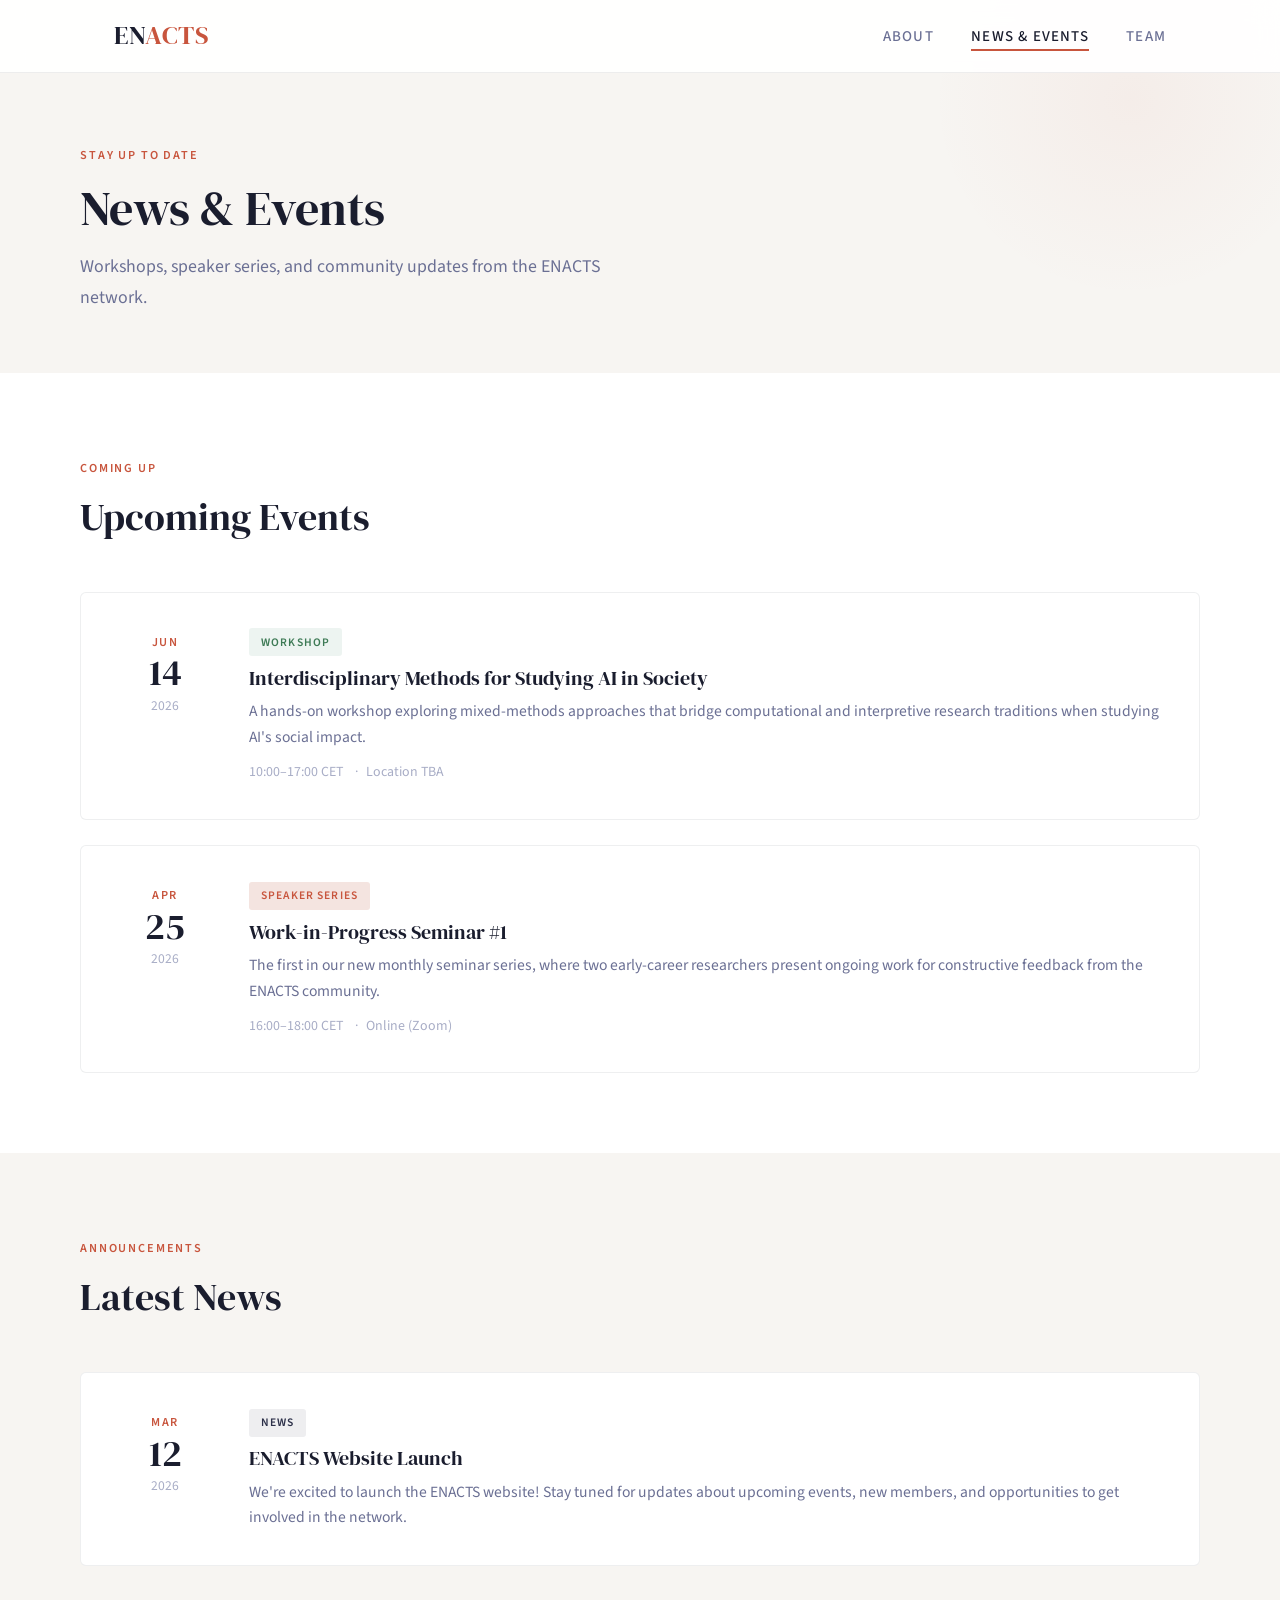
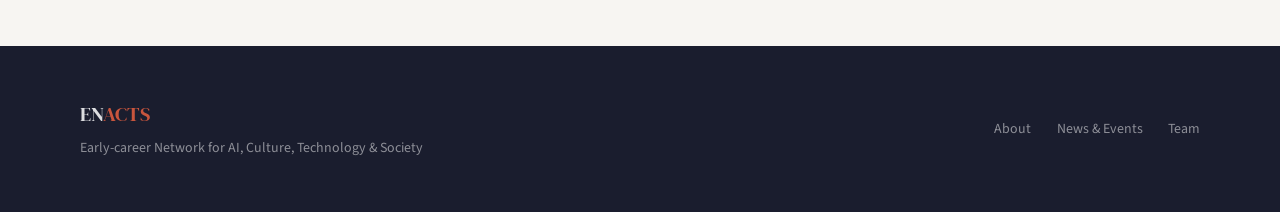
==== news.html @ 3371b324 "Add files via upload" ====
<!DOCTYPE html>
<html lang="en">
<head>
  <meta charset="UTF-8">
  <meta name="viewport" content="width=device-width, initial-scale=1.0">
  <title>News &amp; Events — ENACTS</title>
  <meta name="description" content="Upcoming events, workshops and speaker series from the ENACTS network.">
  <link rel="stylesheet" href="style.css">
  <link rel="icon" href="data:image/svg+xml,<svg xmlns='http://www.w3.org/2000/svg' viewBox='0 0 100 100'><text y='.9em' font-size='90'>◈</text></svg>">
</head>
<body>

  <!-- Navigation -->
  <nav class="site-nav" id="nav">
    <div class="nav-inner">
      <a href="index.html" class="nav-logo">EN<span>ACTS</span></a>
      <ul class="nav-links" id="navLinks">
        <li><a href="index.html">About</a></li>
        <li><a href="news.html" class="active">News &amp; Events</a></li>
        <li><a href="team.html">Team</a></li>
      </ul>
      <button class="hamburger" id="hamburger" aria-label="Toggle menu">
        <span></span><span></span><span></span>
      </button>
    </div>
  </nav>

  <!-- Page Header -->
  <header class="page-header">
    <div class="page-header-inner">
      <span class="section-label">Stay Up to Date</span>
      <h1 class="section-title" style="font-size: clamp(2rem, 4vw, 2.8rem);">News &amp; Events</h1>
      <p class="section-subtitle">Workshops, speaker series, and community updates from the ENACTS network.</p>
    </div>
  </header>

  <!-- Upcoming Events -->
  <section class="section">
    <div class="section-inner">
      <div class="section-header fade-in">
        <span class="section-label">Coming Up</span>
        <h2 class="section-title">Upcoming Events</h2>
      </div>
      <div class="events-grid fade-in">

        <div class="event-card">
          <div class="event-date">
            <span class="month">Jun</span>
            <span class="day">14</span>
            <span class="year">2026</span>
          </div>
          <div class="event-content">
            <span class="event-tag tag-workshop">Workshop</span>
            <h3>Interdisciplinary Methods for Studying AI in Society</h3>
            <p>A hands-on workshop exploring mixed-methods approaches that bridge computational and interpretive research traditions when studying AI's social impact.</p>
            <div class="event-meta">
              <span>10:00–17:00 CET</span>
              <span>Location TBA</span>
            </div>
          </div>
        </div>

        <div class="event-card">
          <div class="event-date">
            <span class="month">Apr</span>
            <span class="day">25</span>
            <span class="year">2026</span>
          </div>
          <div class="event-content">
            <span class="event-tag tag-event">Speaker Series</span>
            <h3>Work-in-Progress Seminar #1</h3>
            <p>The first in our new monthly seminar series, where two early-career researchers present ongoing work for constructive feedback from the ENACTS community.</p>
            <div class="event-meta">
              <span>16:00–18:00 CET</span>
              <span>Online (Zoom)</span>
            </div>
          </div>
        </div>

      </div>
    </div>
  </section>

  <!-- News -->
  <section class="section section-alt">
    <div class="section-inner">
      <div class="section-header fade-in">
        <span class="section-label">Announcements</span>
        <h2 class="section-title">Latest News</h2>
      </div>
      <div class="events-grid fade-in">

        <div class="event-card">
          <div class="event-date">
            <span class="month">Mar</span>
            <span class="day">12</span>
            <span class="year">2026</span>
          </div>
          <div class="event-content">
            <span class="event-tag tag-news">News</span>
            <h3>ENACTS Website Launch</h3>
            <p>We're excited to launch the ENACTS website! Stay tuned for updates about upcoming events, new members, and opportunities to get involved in the network.</p>
          </div>
        </div>

      </div>
    </div>
  </section>

  <!-- Footer -->
  <footer class="site-footer">
    <div class="footer-inner">
      <div>
        <div class="footer-logo">EN<span>ACTS</span></div>
        <p class="footer-text" style="margin-top: 0.3rem;">Early-career Network for AI, Culture, Technology &amp; Society</p>
      </div>
      <ul class="footer-links">
        <li><a href="index.html">About</a></li>
        <li><a href="news.html">News &amp; Events</a></li>
        <li><a href="team.html">Team</a></li>
      </ul>
    </div>
  </footer>

  <script>
    document.getElementById('hamburger').addEventListener('click', () => {
      document.getElementById('navLinks').classList.toggle('open');
    });
    window.addEventListener('scroll', () => {
      document.getElementById('nav').classList.toggle('scrolled', window.scrollY > 20);
    });
    const observer = new IntersectionObserver((entries) => {
      entries.forEach(entry => { if (entry.isIntersecting) entry.target.classList.add('visible'); });
    }, { threshold: 0.15 });
    document.querySelectorAll('.fade-in').forEach(el => observer.observe(el));
  </script>

</body>
</html>
---- style.css ----
@import url('https://fonts.googleapis.com/css2?family=DM+Serif+Display:ital@0;1&family=Source+Sans+3:ital,wght@0,300;0,400;0,500;0,600;0,700;1,400&display=swap');

:root {
  --color-ink: #1a1d2e;
  --color-deep: #2c3049;
  --color-muted: #6b7094;
  --color-light: #a8adc6;
  --color-wash: #f0f1f6;
  --color-white: #ffffff;
  --color-accent: #c8553d;
  --color-accent-soft: #f4e4e0;
  --color-warm: #f7f5f2;
  --font-display: 'DM Serif Display', Georgia, serif;
  --font-body: 'Source Sans 3', 'Segoe UI', sans-serif;
  --max-width: 1120px;
  --transition: 0.3s ease;
}

*, *::before, *::after {
  margin: 0;
  padding: 0;
  box-sizing: border-box;
}

html {
  scroll-behavior: smooth;
  font-size: 17px;
}

body {
  font-family: var(--font-body);
  color: var(--color-ink);
  background: var(--color-white);
  line-height: 1.7;
  -webkit-font-smoothing: antialiased;
}

/* ── Navigation ── */
.site-nav {
  position: fixed;
  top: 0;
  left: 0;
  right: 0;
  z-index: 100;
  background: rgba(255, 255, 255, 0.92);
  backdrop-filter: blur(12px);
  -webkit-backdrop-filter: blur(12px);
  border-bottom: 1px solid rgba(26, 29, 46, 0.08);
  transition: box-shadow var(--transition);
}

.site-nav.scrolled {
  box-shadow: 0 2px 20px rgba(26, 29, 46, 0.08);
}

.nav-inner {
  max-width: var(--max-width);
  margin: 0 auto;
  padding: 0 2rem;
  display: flex;
  align-items: center;
  justify-content: space-between;
  height: 72px;
}

.nav-logo {
  font-family: var(--font-display);
  font-size: 1.5rem;
  color: var(--color-ink);
  text-decoration: none;
  letter-spacing: 0.02em;
}

.nav-logo span {
  color: var(--color-accent);
}

.nav-links {
  display: flex;
  align-items: center;
  gap: 2.2rem;
  list-style: none;
}

.nav-links a {
  font-size: 0.88rem;
  font-weight: 500;
  color: var(--color-muted);
  text-decoration: none;
  text-transform: uppercase;
  letter-spacing: 0.08em;
  transition: color var(--transition);
  position: relative;
}

.nav-links a::after {
  content: '';
  position: absolute;
  bottom: -4px;
  left: 0;
  width: 0;
  height: 2px;
  background: var(--color-accent);
  transition: width var(--transition);
}

.nav-links a:hover,
.nav-links a.active {
  color: var(--color-ink);
}

.nav-links a:hover::after,
.nav-links a.active::after {
  width: 100%;
}

.hamburger {
  display: none;
  background: none;
  border: none;
  cursor: pointer;
  padding: 4px;
}

.hamburger span {
  display: block;
  width: 24px;
  height: 2px;
  background: var(--color-ink);
  margin: 5px 0;
  transition: var(--transition);
}

/* ── Hero ── */
.hero {
  padding: 160px 2rem 100px;
  background: var(--color-warm);
  position: relative;
  overflow: hidden;
}

.hero::before {
  content: '';
  position: absolute;
  top: -200px;
  right: -100px;
  width: 600px;
  height: 600px;
  border-radius: 50%;
  background: radial-gradient(circle, rgba(200, 85, 61, 0.06) 0%, transparent 70%);
  pointer-events: none;
}

.hero::after {
  content: '';
  position: absolute;
  bottom: -150px;
  left: -50px;
  width: 400px;
  height: 400px;
  border-radius: 50%;
  background: radial-gradient(circle, rgba(44, 48, 73, 0.04) 0%, transparent 70%);
  pointer-events: none;
}

.hero-inner {
  max-width: var(--max-width);
  margin: 0 auto;
  position: relative;
}

.hero-label {
  display: inline-block;
  font-size: 0.75rem;
  font-weight: 600;
  text-transform: uppercase;
  letter-spacing: 0.15em;
  color: var(--color-accent);
  margin-bottom: 1.5rem;
  opacity: 0;
  animation: fadeUp 0.7s ease 0.2s forwards;
}

.hero h1 {
  font-family: var(--font-display);
  font-size: clamp(2.4rem, 5vw, 3.6rem);
  font-weight: 400;
  line-height: 1.2;
  color: var(--color-ink);
  max-width: 750px;
  margin-bottom: 1.8rem;
  opacity: 0;
  animation: fadeUp 0.7s ease 0.35s forwards;
}

.hero-description {
  font-size: 1.1rem;
  line-height: 1.85;
  color: var(--color-deep);
  max-width: 640px;
  opacity: 0;
  animation: fadeUp 0.7s ease 0.5s forwards;
}

.hero-cta {
  margin-top: 2.5rem;
  opacity: 0;
  animation: fadeUp 0.7s ease 0.65s forwards;
}

.btn {
  display: inline-block;
  padding: 0.8rem 2rem;
  font-family: var(--font-body);
  font-size: 0.88rem;
  font-weight: 600;
  letter-spacing: 0.04em;
  text-decoration: none;
  border-radius: 4px;
  transition: all var(--transition);
  cursor: pointer;
  border: none;
}

.btn-primary {
  background: var(--color-accent);
  color: var(--color-white);
}

.btn-primary:hover {
  background: #b34a34;
  transform: translateY(-1px);
  box-shadow: 0 4px 16px rgba(200, 85, 61, 0.3);
}

.btn-outline {
  background: transparent;
  color: var(--color-ink);
  border: 1.5px solid var(--color-ink);
}

.btn-outline:hover {
  background: var(--color-ink);
  color: var(--color-white);
}

/* ── Sections ── */
.section {
  padding: 80px 2rem;
}

.section-alt {
  background: var(--color-warm);
}

.section-inner {
  max-width: var(--max-width);
  margin: 0 auto;
}

.section-header {
  margin-bottom: 3rem;
}

.section-label {
  display: inline-block;
  font-size: 0.72rem;
  font-weight: 600;
  text-transform: uppercase;
  letter-spacing: 0.15em;
  color: var(--color-accent);
  margin-bottom: 0.8rem;
}

.section-title {
  font-family: var(--font-display);
  font-size: clamp(1.8rem, 3vw, 2.4rem);
  font-weight: 400;
  color: var(--color-ink);
  line-height: 1.25;
}

.section-subtitle {
  font-size: 1.05rem;
  color: var(--color-muted);
  margin-top: 0.8rem;
  max-width: 560px;
  line-height: 1.7;
}

/* ── About pillars ── */
.pillars {
  display: grid;
  grid-template-columns: repeat(3, 1fr);
  gap: 2rem;
  margin-top: 2.5rem;
}

.pillar {
  padding: 2rem;
  background: var(--color-white);
  border: 1px solid rgba(26, 29, 46, 0.07);
  border-radius: 6px;
  transition: all var(--transition);
}

.pillar:hover {
  border-color: rgba(200, 85, 61, 0.2);
  box-shadow: 0 8px 30px rgba(26, 29, 46, 0.06);
  transform: translateY(-2px);
}

.pillar-icon {
  width: 44px;
  height: 44px;
  border-radius: 10px;
  background: var(--color-accent-soft);
  display: flex;
  align-items: center;
  justify-content: center;
  margin-bottom: 1.2rem;
  font-size: 1.2rem;
}

.pillar h3 {
  font-family: var(--font-display);
  font-size: 1.2rem;
  font-weight: 400;
  margin-bottom: 0.6rem;
}

.pillar p {
  font-size: 0.92rem;
  color: var(--color-muted);
  line-height: 1.7;
}

/* ── News & Events ── */
.events-grid {
  display: grid;
  gap: 1.5rem;
}

.event-card {
  display: grid;
  grid-template-columns: 100px 1fr;
  gap: 2rem;
  padding: 2rem;
  background: var(--color-white);
  border: 1px solid rgba(26, 29, 46, 0.07);
  border-radius: 6px;
  transition: all var(--transition);
}

.event-card:hover {
  border-color: rgba(200, 85, 61, 0.15);
  box-shadow: 0 4px 20px rgba(26, 29, 46, 0.05);
}

.event-date {
  text-align: center;
  padding-top: 0.3rem;
}

.event-date .month {
  display: block;
  font-size: 0.72rem;
  font-weight: 600;
  text-transform: uppercase;
  letter-spacing: 0.12em;
  color: var(--color-accent);
}

.event-date .day {
  display: block;
  font-family: var(--font-display);
  font-size: 2.2rem;
  line-height: 1.1;
  color: var(--color-ink);
}

.event-date .year {
  display: block;
  font-size: 0.8rem;
  color: var(--color-light);
}

.event-tag {
  display: inline-block;
  font-size: 0.68rem;
  font-weight: 600;
  text-transform: uppercase;
  letter-spacing: 0.1em;
  padding: 0.25rem 0.7rem;
  border-radius: 3px;
  margin-bottom: 0.5rem;
}

.tag-event {
  background: var(--color-accent-soft);
  color: var(--color-accent);
}

.tag-news {
  background: rgba(44, 48, 73, 0.08);
  color: var(--color-deep);
}

.tag-workshop {
  background: rgba(76, 148, 116, 0.1);
  color: #3d7a55;
}

.event-content h3 {
  font-family: var(--font-display);
  font-size: 1.2rem;
  font-weight: 400;
  margin-bottom: 0.4rem;
  line-height: 1.35;
}

.event-content p {
  font-size: 0.92rem;
  color: var(--color-muted);
  line-height: 1.65;
}

.event-meta {
  font-size: 0.82rem;
  color: var(--color-light);
  margin-top: 0.6rem;
}

.event-meta span + span::before {
  content: '·';
  margin: 0 0.5rem;
}

.empty-state {
  text-align: center;
  padding: 4rem 2rem;
  color: var(--color-muted);
}

.empty-state p {
  font-size: 1rem;
  margin-top: 0.5rem;
}

/* ── Team ── */
.team-grid {
  display: grid;
  grid-template-columns: repeat(auto-fill, minmax(260px, 1fr));
  gap: 2rem;
}

.team-card {
  text-align: center;
  padding: 2.5rem 1.5rem;
  background: var(--color-white);
  border: 1px solid rgba(26, 29, 46, 0.07);
  border-radius: 6px;
  transition: all var(--transition);
}

.team-card:hover {
  border-color: rgba(200, 85, 61, 0.15);
  box-shadow: 0 8px 30px rgba(26, 29, 46, 0.06);
  transform: translateY(-2px);
}

.team-avatar {
  width: 88px;
  height: 88px;
  border-radius: 50%;
  background: linear-gradient(135deg, var(--color-wash) 0%, var(--color-accent-soft) 100%);
  margin: 0 auto 1.2rem;
  display: flex;
  align-items: center;
  justify-content: center;
  font-family: var(--font-display);
  font-size: 1.6rem;
  color: var(--color-accent);
}

.team-card h3 {
  font-family: var(--font-display);
  font-size: 1.15rem;
  font-weight: 400;
  margin-bottom: 0.2rem;
}

.team-role {
  font-size: 0.82rem;
  font-weight: 500;
  color: var(--color-accent);
  text-transform: uppercase;
  letter-spacing: 0.06em;
  margin-bottom: 0.4rem;
}

.team-affiliation {
  font-size: 0.88rem;
  color: var(--color-muted);
}

.team-bio {
  font-size: 0.88rem;
  color: var(--color-muted);
  line-height: 1.6;
  margin-top: 0.8rem;
}

.team-links {
  margin-top: 1rem;
  display: flex;
  justify-content: center;
  gap: 1rem;
}

.team-links a {
  font-size: 0.78rem;
  font-weight: 500;
  color: var(--color-light);
  text-decoration: none;
  transition: color var(--transition);
}

.team-links a:hover {
  color: var(--color-accent);
}

/* ── Footer ── */
.site-footer {
  background: var(--color-ink);
  color: rgba(255, 255, 255, 0.5);
  padding: 3rem 2rem;
}

.footer-inner {
  max-width: var(--max-width);
  margin: 0 auto;
  display: flex;
  justify-content: space-between;
  align-items: center;
  flex-wrap: wrap;
  gap: 1rem;
}

.footer-logo {
  font-family: var(--font-display);
  font-size: 1.2rem;
  color: rgba(255, 255, 255, 0.85);
}

.footer-logo span {
  color: var(--color-accent);
}

.footer-text {
  font-size: 0.82rem;
}

.footer-links {
  display: flex;
  gap: 1.5rem;
  list-style: none;
}

.footer-links a {
  font-size: 0.82rem;
  color: rgba(255, 255, 255, 0.5);
  text-decoration: none;
  transition: color var(--transition);
}

.footer-links a:hover {
  color: rgba(255, 255, 255, 0.9);
}

/* ── Animations ── */
@keyframes fadeUp {
  from {
    opacity: 0;
    transform: translateY(20px);
  }
  to {
    opacity: 1;
    transform: translateY(0);
  }
}

.fade-in {
  opacity: 0;
  transform: translateY(16px);
  transition: opacity 0.6s ease, transform 0.6s ease;
}

.fade-in.visible {
  opacity: 1;
  transform: translateY(0);
}

/* ── Page header (for inner pages) ── */
.page-header {
  padding: 140px 2rem 60px;
  background: var(--color-warm);
  position: relative;
}

.page-header::before {
  content: '';
  position: absolute;
  top: -100px;
  right: -50px;
  width: 400px;
  height: 400px;
  border-radius: 50%;
  background: radial-gradient(circle, rgba(200, 85, 61, 0.05) 0%, transparent 70%);
  pointer-events: none;
}

.page-header-inner {
  max-width: var(--max-width);
  margin: 0 auto;
  position: relative;
}

/* ── Responsive ── */
@media (max-width: 768px) {
  html {
    font-size: 16px;
  }

  .hamburger {
    display: block;
  }

  .nav-links {
    display: none;
    position: absolute;
    top: 72px;
    left: 0;
    right: 0;
    background: rgba(255, 255, 255, 0.98);
    backdrop-filter: blur(12px);
    flex-direction: column;
    padding: 1.5rem 2rem;
    gap: 1.2rem;
    border-bottom: 1px solid rgba(26, 29, 46, 0.08);
  }

  .nav-links.open {
    display: flex;
  }

  .hero {
    padding: 130px 1.5rem 70px;
  }

  .section {
    padding: 60px 1.5rem;
  }

  .pillars {
    grid-template-columns: 1fr;
  }

  .event-card {
    grid-template-columns: 80px 1fr;
    gap: 1.2rem;
    padding: 1.5rem;
  }

  .team-grid {
    grid-template-columns: 1fr 1fr;
  }

  .footer-inner {
    flex-direction: column;
    text-align: center;
  }
}

@media (max-width: 480px) {
  .team-grid {
    grid-template-columns: 1fr;
  }
}
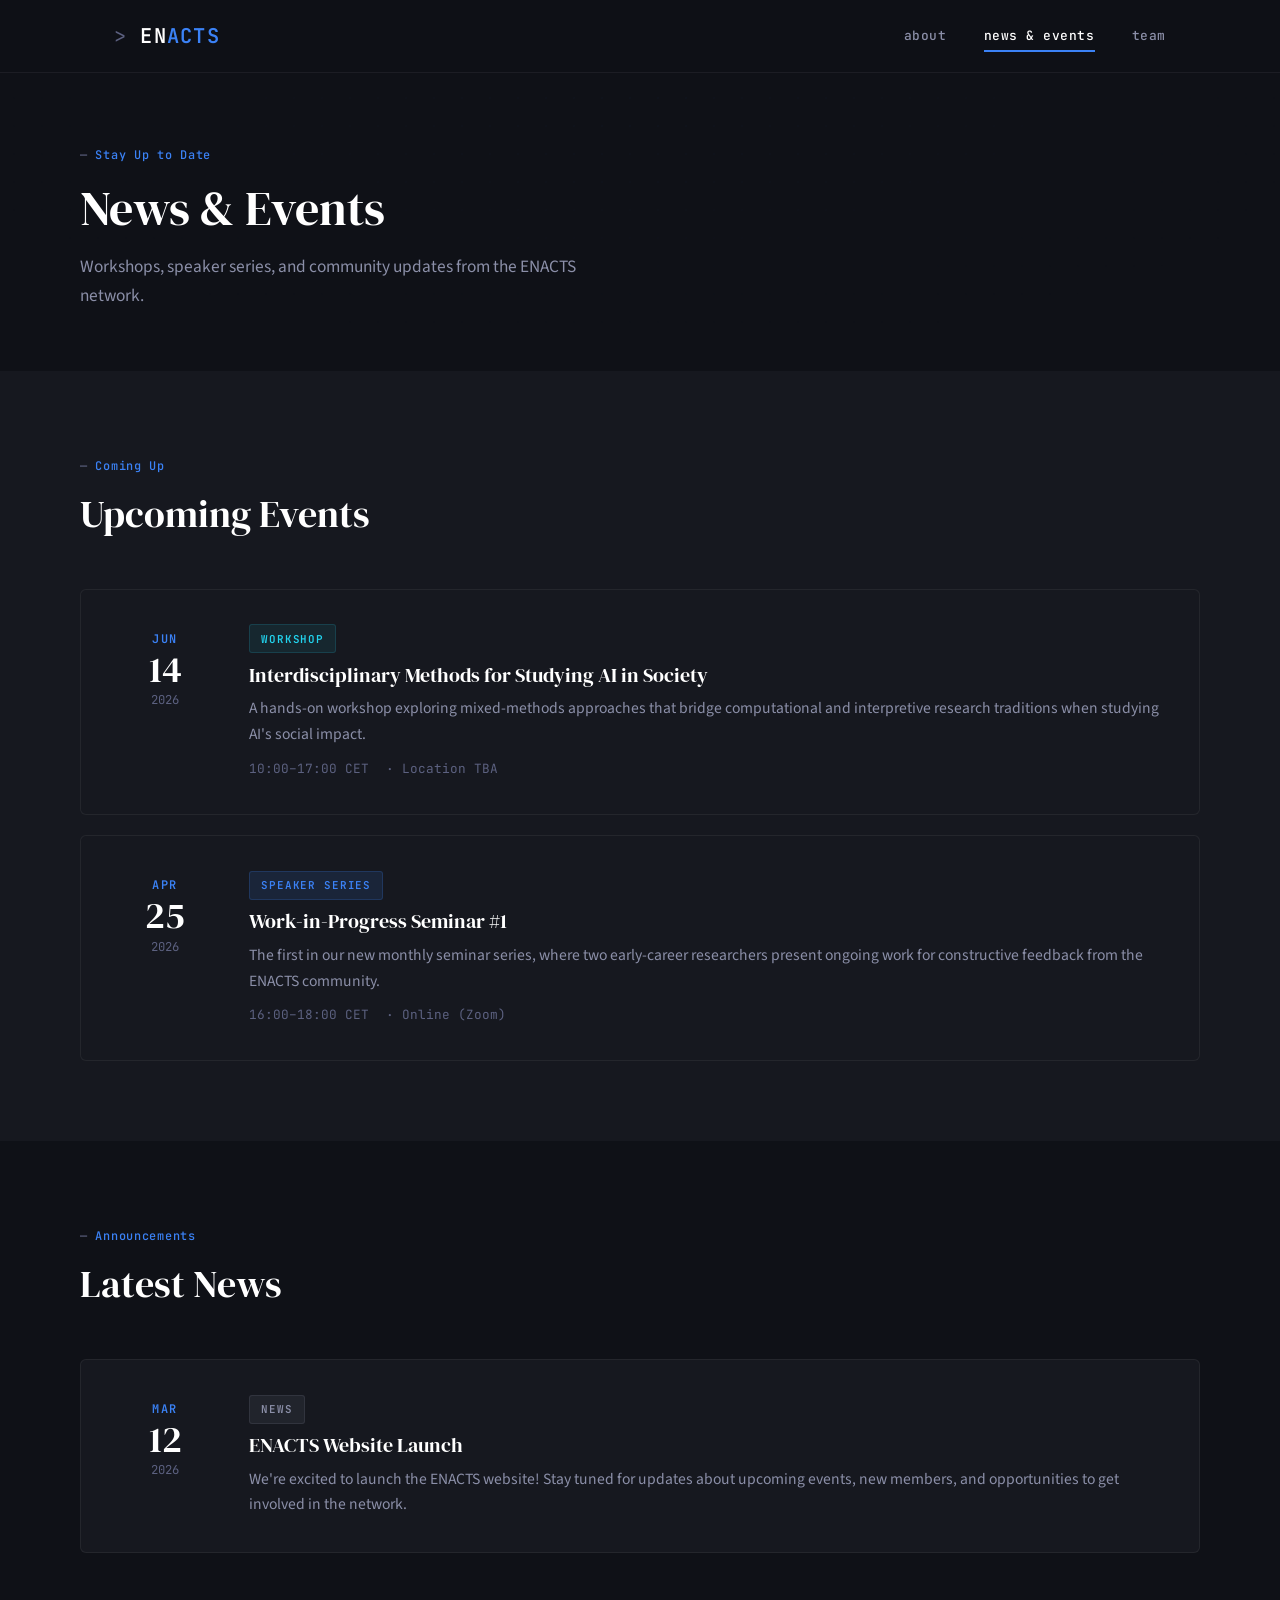
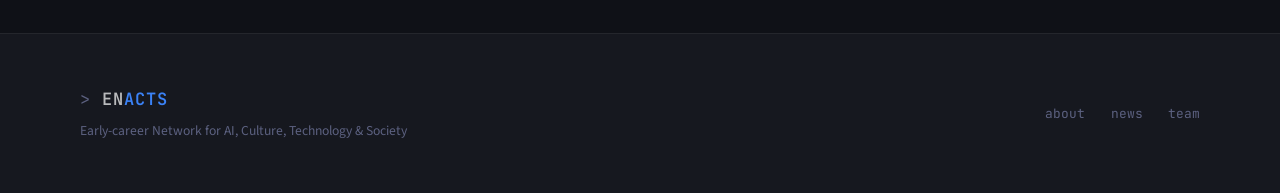
==== commit aeb42ba1: "Add files via upload" ====
--- a/news.html
+++ b/news.html
@@ -15,9 +15,9 @@
     <div class="nav-inner">
       <a href="index.html" class="nav-logo">EN<span>ACTS</span></a>
       <ul class="nav-links" id="navLinks">
-        <li><a href="index.html">About</a></li>
-        <li><a href="news.html" class="active">News &amp; Events</a></li>
-        <li><a href="team.html">Team</a></li>
+        <li><a href="index.html">about</a></li>
+        <li><a href="news.html" class="active">news &amp; events</a></li>
+        <li><a href="team.html">team</a></li>
       </ul>
       <button class="hamburger" id="hamburger" aria-label="Toggle menu">
         <span></span><span></span><span></span>
@@ -35,7 +35,7 @@
   </header>
 
   <!-- Upcoming Events -->
-  <section class="section">
+  <section class="section section-alt">
     <div class="section-inner">
       <div class="section-header fade-in">
         <span class="section-label">Coming Up</span>
@@ -82,7 +82,7 @@
   </section>
 
   <!-- News -->
-  <section class="section section-alt">
+  <section class="section">
     <div class="section-inner">
       <div class="section-header fade-in">
         <span class="section-label">Announcements</span>
@@ -115,9 +115,9 @@
         <p class="footer-text" style="margin-top: 0.3rem;">Early-career Network for AI, Culture, Technology &amp; Society</p>
       </div>
       <ul class="footer-links">
-        <li><a href="index.html">About</a></li>
-        <li><a href="news.html">News &amp; Events</a></li>
-        <li><a href="team.html">Team</a></li>
+        <li><a href="index.html">about</a></li>
+        <li><a href="news.html">news</a></li>
+        <li><a href="team.html">team</a></li>
       </ul>
     </div>
   </footer>
--- a/style.css
+++ b/style.css
@@ -1,689 +1,256 @@
-@import url('https://fonts.googleapis.com/css2?family=DM+Serif+Display:ital@0;1&family=Source+Sans+3:ital,wght@0,300;0,400;0,500;0,600;0,700;1,400&display=swap');
+@import url('https://fonts.googleapis.com/css2?family=DM+Serif+Display:ital@0;1&family=Source+Sans+3:ital,wght@0,300;0,400;0,500;0,600;0,700;1,400&family=JetBrains+Mono:wght@400;500;600&display=swap');
 
 :root {
-  --color-ink: #1a1d2e;
-  --color-deep: #2c3049;
-  --color-muted: #6b7094;
-  --color-light: #a8adc6;
-  --color-wash: #f0f1f6;
+  --color-ink: #0f1117;
+  --color-deep: #1a1d2e;
+  --color-panel: #16181f;
+  --color-muted: #8b8fa8;
+  --color-light: #5c6180;
   --color-white: #ffffff;
-  --color-accent: #c8553d;
-  --color-accent-soft: #f4e4e0;
-  --color-warm: #f7f5f2;
+  --color-accent: #3b82f6;
+  --color-accent-glow: rgba(59, 130, 246, 0.12);
+  --color-cyan: #22d3ee;
+  --color-border: rgba(255, 255, 255, 0.06);
   --font-display: 'DM Serif Display', Georgia, serif;
   --font-body: 'Source Sans 3', 'Segoe UI', sans-serif;
+  --font-mono: 'JetBrains Mono', 'Fira Code', monospace;
   --max-width: 1120px;
   --transition: 0.3s ease;
 }
 
-*, *::before, *::after {
-  margin: 0;
-  padding: 0;
-  box-sizing: border-box;
-}
-
-html {
-  scroll-behavior: smooth;
-  font-size: 17px;
-}
-
+*, *::before, *::after { margin: 0; padding: 0; box-sizing: border-box; }
+html { scroll-behavior: smooth; font-size: 17px; }
 body {
   font-family: var(--font-body);
-  color: var(--color-ink);
-  background: var(--color-white);
+  color: var(--color-white);
+  background: var(--color-ink);
   line-height: 1.7;
   -webkit-font-smoothing: antialiased;
 }
 
 /* ── Navigation ── */
 .site-nav {
-  position: fixed;
-  top: 0;
-  left: 0;
-  right: 0;
-  z-index: 100;
-  background: rgba(255, 255, 255, 0.92);
-  backdrop-filter: blur(12px);
-  -webkit-backdrop-filter: blur(12px);
-  border-bottom: 1px solid rgba(26, 29, 46, 0.08);
+  position: fixed; top: 0; left: 0; right: 0; z-index: 100;
+  background: rgba(15, 17, 23, 0.88);
+  backdrop-filter: blur(16px); -webkit-backdrop-filter: blur(16px);
+  border-bottom: 1px solid var(--color-border);
   transition: box-shadow var(--transition);
 }
-
-.site-nav.scrolled {
-  box-shadow: 0 2px 20px rgba(26, 29, 46, 0.08);
-}
+.site-nav.scrolled { box-shadow: 0 4px 30px rgba(0, 0, 0, 0.3); }
 
 .nav-inner {
-  max-width: var(--max-width);
-  margin: 0 auto;
-  padding: 0 2rem;
-  display: flex;
-  align-items: center;
-  justify-content: space-between;
-  height: 72px;
+  max-width: var(--max-width); margin: 0 auto; padding: 0 2rem;
+  display: flex; align-items: center; justify-content: space-between; height: 72px;
 }
 
 .nav-logo {
-  font-family: var(--font-display);
-  font-size: 1.5rem;
-  color: var(--color-ink);
-  text-decoration: none;
-  letter-spacing: 0.02em;
-}
-
-.nav-logo span {
-  color: var(--color-accent);
-}
-
-.nav-links {
-  display: flex;
-  align-items: center;
-  gap: 2.2rem;
-  list-style: none;
-}
-
+  font-family: var(--font-mono); font-size: 1.2rem; font-weight: 600;
+  color: var(--color-white); text-decoration: none; letter-spacing: 0.06em;
+}
+.nav-logo span { color: var(--color-accent); }
+.nav-logo::before { content: '> '; color: var(--color-light); font-weight: 400; }
+
+.nav-links { display: flex; align-items: center; gap: 2.2rem; list-style: none; }
 .nav-links a {
-  font-size: 0.88rem;
-  font-weight: 500;
-  color: var(--color-muted);
-  text-decoration: none;
-  text-transform: uppercase;
-  letter-spacing: 0.08em;
-  transition: color var(--transition);
-  position: relative;
-}
-
+  font-family: var(--font-mono); font-size: 0.76rem; font-weight: 500;
+  color: var(--color-muted); text-decoration: none; text-transform: lowercase;
+  letter-spacing: 0.04em; transition: color var(--transition); position: relative; padding: 0.3rem 0;
+}
 .nav-links a::after {
-  content: '';
-  position: absolute;
-  bottom: -4px;
-  left: 0;
-  width: 0;
-  height: 2px;
-  background: var(--color-accent);
-  transition: width var(--transition);
-}
-
-.nav-links a:hover,
-.nav-links a.active {
-  color: var(--color-ink);
-}
-
-.nav-links a:hover::after,
-.nav-links a.active::after {
-  width: 100%;
-}
-
-.hamburger {
-  display: none;
-  background: none;
-  border: none;
-  cursor: pointer;
-  padding: 4px;
-}
-
-.hamburger span {
-  display: block;
-  width: 24px;
-  height: 2px;
-  background: var(--color-ink);
-  margin: 5px 0;
-  transition: var(--transition);
-}
+  content: ''; position: absolute; bottom: -2px; left: 0; width: 0;
+  height: 1.5px; background: var(--color-accent); transition: width var(--transition);
+}
+.nav-links a:hover, .nav-links a.active { color: var(--color-white); }
+.nav-links a:hover::after, .nav-links a.active::after { width: 100%; }
+
+.hamburger { display: none; background: none; border: none; cursor: pointer; padding: 4px; }
+.hamburger span { display: block; width: 22px; height: 1.5px; background: var(--color-white); margin: 5px 0; transition: var(--transition); }
 
 /* ── Hero ── */
 .hero {
-  padding: 160px 2rem 100px;
-  background: var(--color-warm);
-  position: relative;
-  overflow: hidden;
-}
-
+  padding: 160px 2rem 110px; background: var(--color-ink);
+  position: relative; overflow: hidden;
+}
 .hero::before {
-  content: '';
-  position: absolute;
-  top: -200px;
-  right: -100px;
-  width: 600px;
-  height: 600px;
-  border-radius: 50%;
-  background: radial-gradient(circle, rgba(200, 85, 61, 0.06) 0%, transparent 70%);
+  content: ''; position: absolute; inset: 0;
+  background-image: radial-gradient(rgba(59, 130, 246, 0.07) 1px, transparent 1px);
+  background-size: 28px 28px; pointer-events: none;
+  mask-image: radial-gradient(ellipse 70% 60% at 30% 40%, rgba(0,0,0,0.5) 0%, transparent 100%);
+  -webkit-mask-image: radial-gradient(ellipse 70% 60% at 30% 40%, rgba(0,0,0,0.5) 0%, transparent 100%);
+}
+.hero::after {
+  content: ''; position: absolute; top: -20%; right: -10%;
+  width: 600px; height: 600px; border-radius: 50%;
+  background: radial-gradient(circle, rgba(59, 130, 246, 0.06) 0%, transparent 65%);
   pointer-events: none;
 }
-
-.hero::after {
-  content: '';
-  position: absolute;
-  bottom: -150px;
-  left: -50px;
-  width: 400px;
-  height: 400px;
-  border-radius: 50%;
-  background: radial-gradient(circle, rgba(44, 48, 73, 0.04) 0%, transparent 70%);
-  pointer-events: none;
-}
-
-.hero-inner {
-  max-width: var(--max-width);
-  margin: 0 auto;
-  position: relative;
-}
+.hero-inner { max-width: var(--max-width); margin: 0 auto; position: relative; z-index: 1; }
 
 .hero-label {
-  display: inline-block;
-  font-size: 0.75rem;
-  font-weight: 600;
-  text-transform: uppercase;
-  letter-spacing: 0.15em;
-  color: var(--color-accent);
-  margin-bottom: 1.5rem;
-  opacity: 0;
-  animation: fadeUp 0.7s ease 0.2s forwards;
-}
+  display: inline-block; font-family: var(--font-mono); font-size: 0.72rem; font-weight: 500;
+  letter-spacing: 0.06em; color: var(--color-accent); margin-bottom: 1.5rem;
+  opacity: 0; animation: fadeUp 0.7s ease 0.2s forwards;
+}
+.hero-label::before { content: '// '; color: var(--color-light); }
 
 .hero h1 {
-  font-family: var(--font-display);
-  font-size: clamp(2.4rem, 5vw, 3.6rem);
-  font-weight: 400;
-  line-height: 1.2;
-  color: var(--color-ink);
-  max-width: 750px;
-  margin-bottom: 1.8rem;
-  opacity: 0;
-  animation: fadeUp 0.7s ease 0.35s forwards;
-}
+  font-family: var(--font-display); font-size: clamp(2.4rem, 5vw, 3.6rem); font-weight: 400;
+  line-height: 1.2; color: var(--color-white); max-width: 750px; margin-bottom: 1.8rem;
+  opacity: 0; animation: fadeUp 0.7s ease 0.35s forwards;
+}
+.hero h1 em { font-style: italic; color: var(--color-accent); }
 
 .hero-description {
-  font-size: 1.1rem;
-  line-height: 1.85;
-  color: var(--color-deep);
-  max-width: 640px;
-  opacity: 0;
-  animation: fadeUp 0.7s ease 0.5s forwards;
-}
-
-.hero-cta {
-  margin-top: 2.5rem;
-  opacity: 0;
-  animation: fadeUp 0.7s ease 0.65s forwards;
-}
+  font-size: 1.08rem; line-height: 1.85; color: var(--color-muted); max-width: 640px;
+  opacity: 0; animation: fadeUp 0.7s ease 0.5s forwards;
+}
+.hero-cta { margin-top: 2.5rem; opacity: 0; animation: fadeUp 0.7s ease 0.65s forwards; }
 
 .btn {
-  display: inline-block;
-  padding: 0.8rem 2rem;
-  font-family: var(--font-body);
-  font-size: 0.88rem;
-  font-weight: 600;
-  letter-spacing: 0.04em;
-  text-decoration: none;
-  border-radius: 4px;
-  transition: all var(--transition);
-  cursor: pointer;
-  border: none;
-}
-
-.btn-primary {
-  background: var(--color-accent);
-  color: var(--color-white);
-}
-
+  display: inline-block; padding: 0.75rem 1.8rem; font-family: var(--font-mono);
+  font-size: 0.8rem; font-weight: 500; letter-spacing: 0.03em; text-decoration: none;
+  border-radius: 4px; transition: all var(--transition); cursor: pointer; border: none;
+}
+.btn-primary { background: var(--color-accent); color: var(--color-white); }
 .btn-primary:hover {
-  background: #b34a34;
-  transform: translateY(-1px);
-  box-shadow: 0 4px 16px rgba(200, 85, 61, 0.3);
-}
-
-.btn-outline {
-  background: transparent;
-  color: var(--color-ink);
-  border: 1.5px solid var(--color-ink);
-}
-
-.btn-outline:hover {
-  background: var(--color-ink);
-  color: var(--color-white);
-}
+  background: #2563eb; transform: translateY(-1px);
+  box-shadow: 0 4px 20px rgba(59, 130, 246, 0.35);
+}
+.btn-outline { background: transparent; color: var(--color-white); border: 1.5px solid var(--color-light); }
+.btn-outline:hover { border-color: var(--color-accent); color: var(--color-accent); box-shadow: 0 0 20px rgba(59, 130, 246, 0.1); }
 
 /* ── Sections ── */
-.section {
-  padding: 80px 2rem;
-}
-
-.section-alt {
-  background: var(--color-warm);
-}
-
-.section-inner {
-  max-width: var(--max-width);
-  margin: 0 auto;
-}
-
-.section-header {
-  margin-bottom: 3rem;
-}
+.section { padding: 80px 2rem; }
+.section-alt { background: var(--color-panel); }
+.section-inner { max-width: var(--max-width); margin: 0 auto; }
+.section-header { margin-bottom: 3rem; }
 
 .section-label {
-  display: inline-block;
-  font-size: 0.72rem;
-  font-weight: 600;
-  text-transform: uppercase;
-  letter-spacing: 0.15em;
-  color: var(--color-accent);
-  margin-bottom: 0.8rem;
-}
+  display: inline-block; font-family: var(--font-mono); font-size: 0.7rem; font-weight: 500;
+  letter-spacing: 0.06em; color: var(--color-accent); margin-bottom: 0.8rem;
+}
+.section-label::before { content: '— '; color: var(--color-light); }
 
 .section-title {
-  font-family: var(--font-display);
-  font-size: clamp(1.8rem, 3vw, 2.4rem);
-  font-weight: 400;
-  color: var(--color-ink);
-  line-height: 1.25;
-}
-
-.section-subtitle {
-  font-size: 1.05rem;
-  color: var(--color-muted);
-  margin-top: 0.8rem;
-  max-width: 560px;
-  line-height: 1.7;
-}
-
-/* ── About pillars ── */
-.pillars {
-  display: grid;
-  grid-template-columns: repeat(3, 1fr);
-  gap: 2rem;
-  margin-top: 2.5rem;
-}
-
+  font-family: var(--font-display); font-size: clamp(1.8rem, 3vw, 2.4rem);
+  font-weight: 400; color: var(--color-white); line-height: 1.25;
+}
+.section-subtitle { font-size: 1.02rem; color: var(--color-muted); margin-top: 0.8rem; max-width: 560px; line-height: 1.7; }
+
+/* ── Pillars ── */
+.pillars { display: grid; grid-template-columns: repeat(3, 1fr); gap: 1.5rem; margin-top: 2.5rem; }
 .pillar {
-  padding: 2rem;
-  background: var(--color-white);
-  border: 1px solid rgba(26, 29, 46, 0.07);
-  border-radius: 6px;
-  transition: all var(--transition);
-}
-
-.pillar:hover {
-  border-color: rgba(200, 85, 61, 0.2);
-  box-shadow: 0 8px 30px rgba(26, 29, 46, 0.06);
-  transform: translateY(-2px);
-}
-
-.pillar-icon {
-  width: 44px;
-  height: 44px;
-  border-radius: 10px;
-  background: var(--color-accent-soft);
-  display: flex;
-  align-items: center;
-  justify-content: center;
-  margin-bottom: 1.2rem;
-  font-size: 1.2rem;
-}
-
-.pillar h3 {
-  font-family: var(--font-display);
-  font-size: 1.2rem;
-  font-weight: 400;
-  margin-bottom: 0.6rem;
-}
-
-.pillar p {
-  font-size: 0.92rem;
-  color: var(--color-muted);
-  line-height: 1.7;
-}
-
-/* ── News & Events ── */
-.events-grid {
-  display: grid;
-  gap: 1.5rem;
-}
-
+  padding: 2rem; background: var(--color-panel); border: 1px solid var(--color-border);
+  border-radius: 6px; transition: all var(--transition); position: relative; overflow: hidden;
+}
+.pillar::before {
+  content: ''; position: absolute; top: 0; left: 0; right: 0; height: 2px;
+  background: linear-gradient(90deg, var(--color-accent), transparent);
+  opacity: 0; transition: opacity var(--transition);
+}
+.pillar:hover { border-color: rgba(59, 130, 246, 0.2); box-shadow: 0 8px 30px rgba(0,0,0,0.2); transform: translateY(-2px); }
+.pillar:hover::before { opacity: 1; }
+.pillar-icon { font-family: var(--font-mono); font-size: 0.82rem; color: var(--color-accent); margin-bottom: 1.2rem; opacity: 0.7; }
+.pillar h3 { font-family: var(--font-display); font-size: 1.2rem; font-weight: 400; margin-bottom: 0.6rem; color: var(--color-white); }
+.pillar p { font-size: 0.92rem; color: var(--color-muted); line-height: 1.7; }
+
+/* ── Events ── */
+.events-grid { display: grid; gap: 1.2rem; }
 .event-card {
-  display: grid;
-  grid-template-columns: 100px 1fr;
-  gap: 2rem;
-  padding: 2rem;
-  background: var(--color-white);
-  border: 1px solid rgba(26, 29, 46, 0.07);
-  border-radius: 6px;
-  transition: all var(--transition);
-}
-
-.event-card:hover {
-  border-color: rgba(200, 85, 61, 0.15);
-  box-shadow: 0 4px 20px rgba(26, 29, 46, 0.05);
-}
-
-.event-date {
-  text-align: center;
-  padding-top: 0.3rem;
-}
-
-.event-date .month {
-  display: block;
-  font-size: 0.72rem;
-  font-weight: 600;
-  text-transform: uppercase;
-  letter-spacing: 0.12em;
-  color: var(--color-accent);
-}
-
-.event-date .day {
-  display: block;
-  font-family: var(--font-display);
-  font-size: 2.2rem;
-  line-height: 1.1;
-  color: var(--color-ink);
-}
-
-.event-date .year {
-  display: block;
-  font-size: 0.8rem;
-  color: var(--color-light);
-}
+  display: grid; grid-template-columns: 100px 1fr; gap: 2rem; padding: 2rem;
+  background: var(--color-panel); border: 1px solid var(--color-border);
+  border-radius: 6px; transition: all var(--transition);
+}
+.event-card:hover { border-color: rgba(59, 130, 246, 0.15); box-shadow: 0 4px 20px rgba(0,0,0,0.15); }
+
+.event-date { text-align: center; padding-top: 0.3rem; }
+.event-date .month { display: block; font-family: var(--font-mono); font-size: 0.7rem; font-weight: 600; text-transform: uppercase; letter-spacing: 0.12em; color: var(--color-accent); }
+.event-date .day { display: block; font-family: var(--font-display); font-size: 2.2rem; line-height: 1.1; color: var(--color-white); }
+.event-date .year { display: block; font-family: var(--font-mono); font-size: 0.72rem; color: var(--color-light); }
 
 .event-tag {
-  display: inline-block;
-  font-size: 0.68rem;
-  font-weight: 600;
-  text-transform: uppercase;
-  letter-spacing: 0.1em;
-  padding: 0.25rem 0.7rem;
-  border-radius: 3px;
-  margin-bottom: 0.5rem;
-}
-
-.tag-event {
-  background: var(--color-accent-soft);
-  color: var(--color-accent);
-}
-
-.tag-news {
-  background: rgba(44, 48, 73, 0.08);
-  color: var(--color-deep);
-}
-
-.tag-workshop {
-  background: rgba(76, 148, 116, 0.1);
-  color: #3d7a55;
-}
-
-.event-content h3 {
-  font-family: var(--font-display);
-  font-size: 1.2rem;
-  font-weight: 400;
-  margin-bottom: 0.4rem;
-  line-height: 1.35;
-}
-
-.event-content p {
-  font-size: 0.92rem;
-  color: var(--color-muted);
-  line-height: 1.65;
-}
-
-.event-meta {
-  font-size: 0.82rem;
-  color: var(--color-light);
-  margin-top: 0.6rem;
-}
-
-.event-meta span + span::before {
-  content: '·';
-  margin: 0 0.5rem;
-}
-
-.empty-state {
-  text-align: center;
-  padding: 4rem 2rem;
-  color: var(--color-muted);
-}
-
-.empty-state p {
-  font-size: 1rem;
-  margin-top: 0.5rem;
-}
+  display: inline-block; font-family: var(--font-mono); font-size: 0.64rem; font-weight: 600;
+  text-transform: uppercase; letter-spacing: 0.08em; padding: 0.25rem 0.65rem;
+  border-radius: 3px; margin-bottom: 0.5rem;
+}
+.tag-event { background: var(--color-accent-glow); color: var(--color-accent); border: 1px solid rgba(59,130,246,0.2); }
+.tag-news { background: rgba(139,143,168,0.1); color: var(--color-muted); border: 1px solid rgba(139,143,168,0.15); }
+.tag-workshop { background: rgba(34,211,238,0.08); color: var(--color-cyan); border: 1px solid rgba(34,211,238,0.15); }
+
+.event-content h3 { font-family: var(--font-display); font-size: 1.2rem; font-weight: 400; margin-bottom: 0.4rem; line-height: 1.35; color: var(--color-white); }
+.event-content p { font-size: 0.92rem; color: var(--color-muted); line-height: 1.65; }
+.event-meta { font-family: var(--font-mono); font-size: 0.75rem; color: var(--color-light); margin-top: 0.6rem; }
+.event-meta span + span::before { content: '·'; margin: 0 0.5rem; }
 
 /* ── Team ── */
-.team-grid {
-  display: grid;
-  grid-template-columns: repeat(auto-fill, minmax(260px, 1fr));
-  gap: 2rem;
-}
-
+.team-grid { display: grid; grid-template-columns: repeat(auto-fill, minmax(260px, 1fr)); gap: 1.5rem; }
 .team-card {
-  text-align: center;
-  padding: 2.5rem 1.5rem;
-  background: var(--color-white);
-  border: 1px solid rgba(26, 29, 46, 0.07);
-  border-radius: 6px;
-  transition: all var(--transition);
-}
-
-.team-card:hover {
-  border-color: rgba(200, 85, 61, 0.15);
-  box-shadow: 0 8px 30px rgba(26, 29, 46, 0.06);
-  transform: translateY(-2px);
-}
+  text-align: center; padding: 2.5rem 1.5rem; background: var(--color-panel);
+  border: 1px solid var(--color-border); border-radius: 6px; transition: all var(--transition);
+}
+.team-card:hover { border-color: rgba(59,130,246,0.15); box-shadow: 0 8px 30px rgba(0,0,0,0.2); transform: translateY(-2px); }
 
 .team-avatar {
-  width: 88px;
-  height: 88px;
-  border-radius: 50%;
-  background: linear-gradient(135deg, var(--color-wash) 0%, var(--color-accent-soft) 100%);
-  margin: 0 auto 1.2rem;
-  display: flex;
-  align-items: center;
-  justify-content: center;
-  font-family: var(--font-display);
-  font-size: 1.6rem;
-  color: var(--color-accent);
-}
-
-.team-card h3 {
-  font-family: var(--font-display);
-  font-size: 1.15rem;
-  font-weight: 400;
-  margin-bottom: 0.2rem;
-}
-
-.team-role {
-  font-size: 0.82rem;
-  font-weight: 500;
-  color: var(--color-accent);
-  text-transform: uppercase;
-  letter-spacing: 0.06em;
-  margin-bottom: 0.4rem;
-}
-
-.team-affiliation {
-  font-size: 0.88rem;
-  color: var(--color-muted);
-}
-
-.team-bio {
-  font-size: 0.88rem;
-  color: var(--color-muted);
-  line-height: 1.6;
-  margin-top: 0.8rem;
-}
-
-.team-links {
-  margin-top: 1rem;
-  display: flex;
-  justify-content: center;
-  gap: 1rem;
-}
-
-.team-links a {
-  font-size: 0.78rem;
-  font-weight: 500;
-  color: var(--color-light);
-  text-decoration: none;
-  transition: color var(--transition);
-}
-
-.team-links a:hover {
-  color: var(--color-accent);
-}
+  width: 88px; height: 88px; border-radius: 50%;
+  background: linear-gradient(135deg, var(--color-deep) 0%, rgba(59,130,246,0.15) 100%);
+  border: 1px solid var(--color-border); margin: 0 auto 1.2rem;
+  display: flex; align-items: center; justify-content: center;
+  font-family: var(--font-mono); font-size: 1.1rem; font-weight: 500; color: var(--color-accent);
+}
+.team-card h3 { font-family: var(--font-display); font-size: 1.15rem; font-weight: 400; margin-bottom: 0.2rem; color: var(--color-white); }
+.team-role { font-family: var(--font-mono); font-size: 0.72rem; font-weight: 500; color: var(--color-accent); letter-spacing: 0.04em; margin-bottom: 0.4rem; }
+.team-affiliation { font-size: 0.88rem; color: var(--color-muted); }
+.team-bio { font-size: 0.88rem; color: var(--color-muted); line-height: 1.6; margin-top: 0.8rem; }
+.team-links { margin-top: 1rem; display: flex; justify-content: center; gap: 1rem; }
+.team-links a { font-family: var(--font-mono); font-size: 0.72rem; font-weight: 500; color: var(--color-light); text-decoration: none; transition: color var(--transition); }
+.team-links a:hover { color: var(--color-accent); }
 
 /* ── Footer ── */
-.site-footer {
-  background: var(--color-ink);
-  color: rgba(255, 255, 255, 0.5);
-  padding: 3rem 2rem;
-}
-
-.footer-inner {
-  max-width: var(--max-width);
-  margin: 0 auto;
-  display: flex;
-  justify-content: space-between;
-  align-items: center;
-  flex-wrap: wrap;
-  gap: 1rem;
-}
-
-.footer-logo {
-  font-family: var(--font-display);
-  font-size: 1.2rem;
-  color: rgba(255, 255, 255, 0.85);
-}
-
-.footer-logo span {
-  color: var(--color-accent);
-}
-
-.footer-text {
-  font-size: 0.82rem;
-}
-
-.footer-links {
-  display: flex;
-  gap: 1.5rem;
-  list-style: none;
-}
-
-.footer-links a {
-  font-size: 0.82rem;
-  color: rgba(255, 255, 255, 0.5);
-  text-decoration: none;
-  transition: color var(--transition);
-}
-
-.footer-links a:hover {
-  color: rgba(255, 255, 255, 0.9);
-}
+.site-footer { background: var(--color-panel); border-top: 1px solid var(--color-border); color: var(--color-light); padding: 3rem 2rem; }
+.footer-inner { max-width: var(--max-width); margin: 0 auto; display: flex; justify-content: space-between; align-items: center; flex-wrap: wrap; gap: 1rem; }
+.footer-logo { font-family: var(--font-mono); font-size: 1rem; font-weight: 600; color: rgba(255,255,255,0.7); letter-spacing: 0.06em; }
+.footer-logo span { color: var(--color-accent); }
+.footer-logo::before { content: '> '; color: var(--color-light); font-weight: 400; }
+.footer-text { font-size: 0.8rem; color: var(--color-light); }
+.footer-links { display: flex; gap: 1.5rem; list-style: none; }
+.footer-links a { font-family: var(--font-mono); font-size: 0.76rem; color: var(--color-light); text-decoration: none; transition: color var(--transition); }
+.footer-links a:hover { color: var(--color-accent); }
 
 /* ── Animations ── */
-@keyframes fadeUp {
-  from {
-    opacity: 0;
-    transform: translateY(20px);
-  }
-  to {
-    opacity: 1;
-    transform: translateY(0);
-  }
-}
-
-.fade-in {
-  opacity: 0;
-  transform: translateY(16px);
-  transition: opacity 0.6s ease, transform 0.6s ease;
-}
-
-.fade-in.visible {
-  opacity: 1;
-  transform: translateY(0);
-}
-
-/* ── Page header (for inner pages) ── */
-.page-header {
-  padding: 140px 2rem 60px;
-  background: var(--color-warm);
-  position: relative;
-}
-
+@keyframes fadeUp { from { opacity: 0; transform: translateY(20px); } to { opacity: 1; transform: translateY(0); } }
+.fade-in { opacity: 0; transform: translateY(16px); transition: opacity 0.6s ease, transform 0.6s ease; }
+.fade-in.visible { opacity: 1; transform: translateY(0); }
+
+/* ── Page header ── */
+.page-header { padding: 140px 2rem 60px; background: var(--color-ink); position: relative; overflow: hidden; }
 .page-header::before {
-  content: '';
-  position: absolute;
-  top: -100px;
-  right: -50px;
-  width: 400px;
-  height: 400px;
-  border-radius: 50%;
-  background: radial-gradient(circle, rgba(200, 85, 61, 0.05) 0%, transparent 70%);
-  pointer-events: none;
-}
-
-.page-header-inner {
-  max-width: var(--max-width);
-  margin: 0 auto;
-  position: relative;
-}
+  content: ''; position: absolute; inset: 0;
+  background-image: radial-gradient(rgba(59,130,246,0.06) 1px, transparent 1px);
+  background-size: 28px 28px; pointer-events: none;
+  mask-image: radial-gradient(ellipse 60% 70% at 50% 30%, rgba(0,0,0,0.35) 0%, transparent 100%);
+  -webkit-mask-image: radial-gradient(ellipse 60% 70% at 50% 30%, rgba(0,0,0,0.35) 0%, transparent 100%);
+}
+.page-header-inner { max-width: var(--max-width); margin: 0 auto; position: relative; z-index: 1; }
+
+.cursor { display: inline-block; width: 2px; height: 1em; background: var(--color-accent); margin-left: 4px; animation: blink 1s step-end infinite; vertical-align: text-bottom; }
+@keyframes blink { 50% { opacity: 0; } }
 
 /* ── Responsive ── */
 @media (max-width: 768px) {
-  html {
-    font-size: 16px;
+  html { font-size: 16px; }
+  .hamburger { display: block; }
+  .nav-links {
+    display: none; position: absolute; top: 72px; left: 0; right: 0;
+    background: rgba(15,17,23,0.98); backdrop-filter: blur(16px);
+    flex-direction: column; padding: 1.5rem 2rem; gap: 1.2rem;
+    border-bottom: 1px solid var(--color-border);
   }
-
-  .hamburger {
-    display: block;
-  }
-
-  .nav-links {
-    display: none;
-    position: absolute;
-    top: 72px;
-    left: 0;
-    right: 0;
-    background: rgba(255, 255, 255, 0.98);
-    backdrop-filter: blur(12px);
-    flex-direction: column;
-    padding: 1.5rem 2rem;
-    gap: 1.2rem;
-    border-bottom: 1px solid rgba(26, 29, 46, 0.08);
-  }
-
-  .nav-links.open {
-    display: flex;
-  }
-
-  .hero {
-    padding: 130px 1.5rem 70px;
-  }
-
-  .section {
-    padding: 60px 1.5rem;
-  }
-
-  .pillars {
-    grid-template-columns: 1fr;
-  }
-
-  .event-card {
-    grid-template-columns: 80px 1fr;
-    gap: 1.2rem;
-    padding: 1.5rem;
-  }
-
-  .team-grid {
-    grid-template-columns: 1fr 1fr;
-  }
-
-  .footer-inner {
-    flex-direction: column;
-    text-align: center;
-  }
-}
-
-@media (max-width: 480px) {
-  .team-grid {
-    grid-template-columns: 1fr;
-  }
-}
+  .nav-links.open { display: flex; }
+  .hero { padding: 130px 1.5rem 70px; }
+  .section { padding: 60px 1.5rem; }
+  .pillars { grid-template-columns: 1fr; }
+  .event-card { grid-template-columns: 80px 1fr; gap: 1.2rem; padding: 1.5rem; }
+  .team-grid { grid-template-columns: 1fr 1fr; }
+  .footer-inner { flex-direction: column; text-align: center; }
+}
+@media (max-width: 480px) { .team-grid { grid-template-columns: 1fr; } }
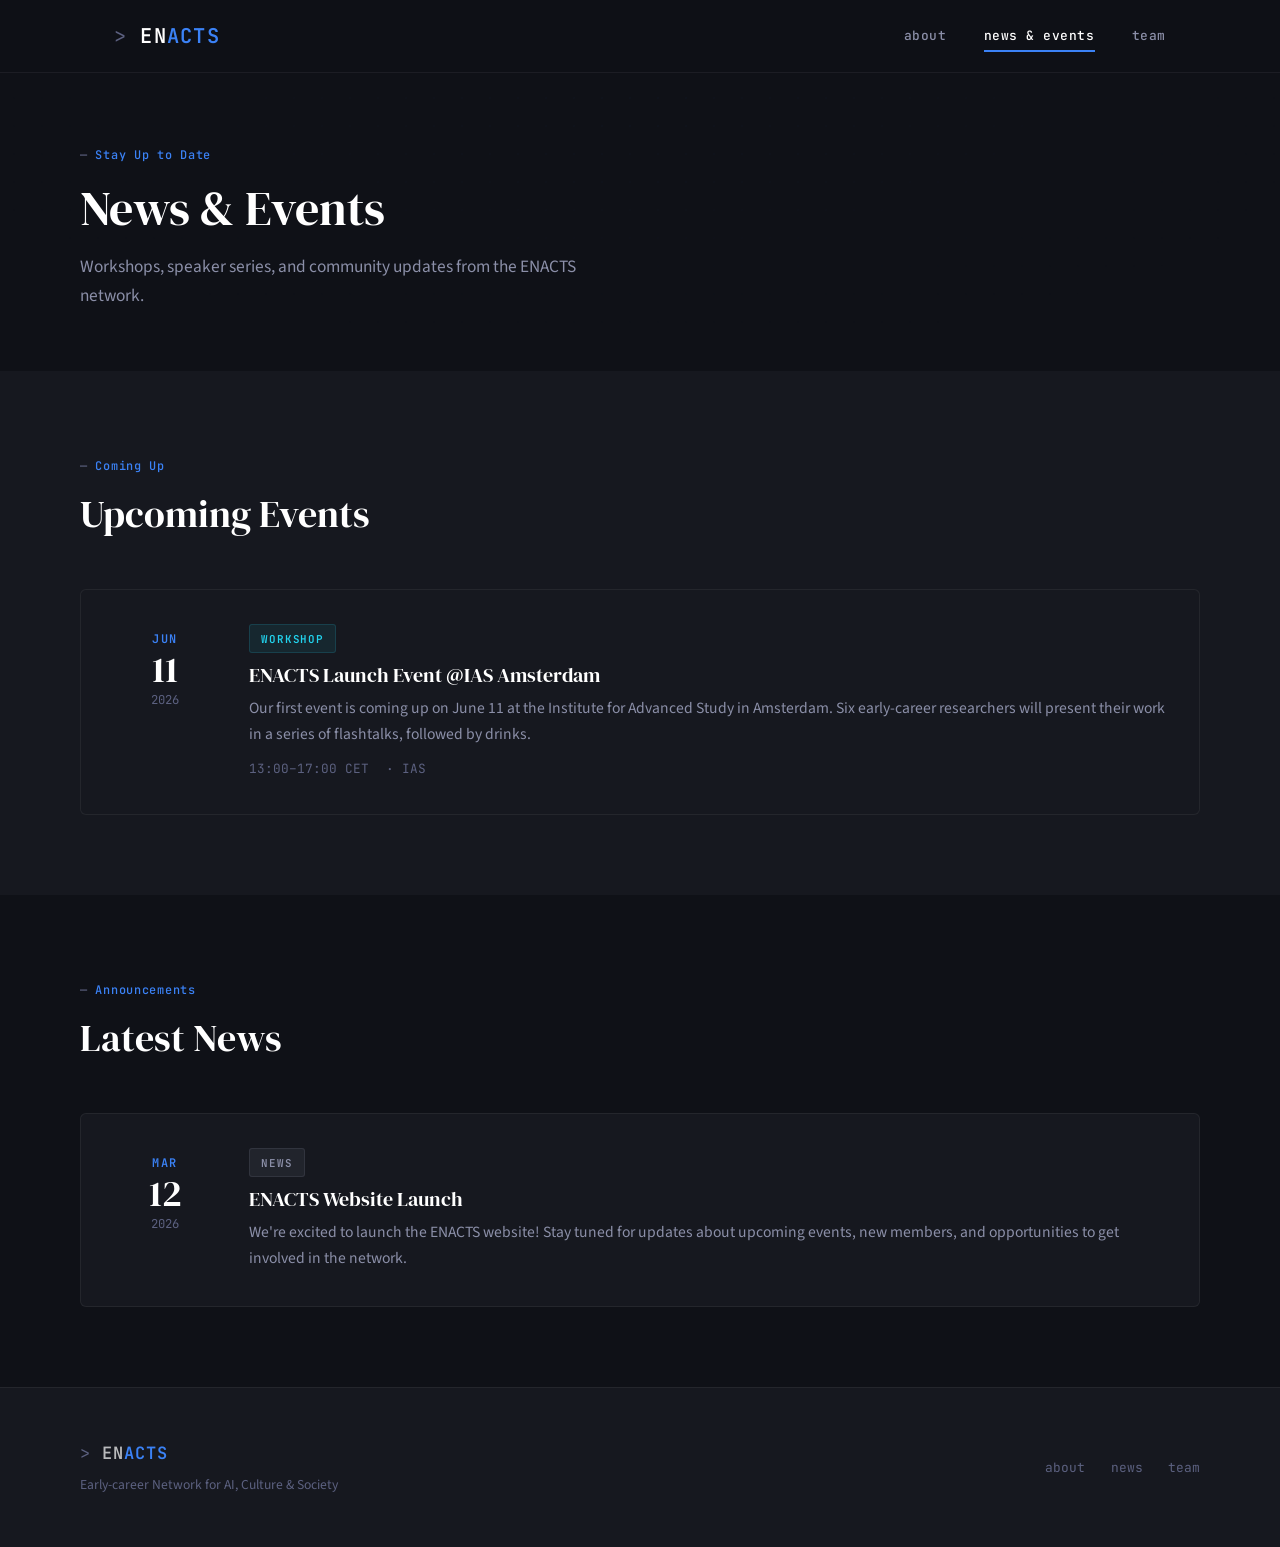
==== commit c0f2a151: "Add files via upload" ====
--- a/news.html
+++ b/news.html
@@ -46,39 +46,19 @@
         <div class="event-card">
           <div class="event-date">
             <span class="month">Jun</span>
-            <span class="day">14</span>
+            <span class="day">11</span>
             <span class="year">2026</span>
           </div>
           <div class="event-content">
             <span class="event-tag tag-workshop">Workshop</span>
-            <h3>Interdisciplinary Methods for Studying AI in Society</h3>
-            <p>A hands-on workshop exploring mixed-methods approaches that bridge computational and interpretive research traditions when studying AI's social impact.</p>
+            <h3>ENACTS Launch Event @IAS Amsterdam</h3>
+            <p>Our first event is coming up on June 11 at the Institute for Advanced Study in Amsterdam. Six early-career researchers will present their work in a series of flashtalks, followed by drinks. </p>
             <div class="event-meta">
-              <span>10:00–17:00 CET</span>
-              <span>Location TBA</span>
+              <span>13:00–17:00 CET</span>
+              <span>IAS</span>
             </div>
           </div>
         </div>
-
-        <div class="event-card">
-          <div class="event-date">
-            <span class="month">Apr</span>
-            <span class="day">25</span>
-            <span class="year">2026</span>
-          </div>
-          <div class="event-content">
-            <span class="event-tag tag-event">Speaker Series</span>
-            <h3>Work-in-Progress Seminar #1</h3>
-            <p>The first in our new monthly seminar series, where two early-career researchers present ongoing work for constructive feedback from the ENACTS community.</p>
-            <div class="event-meta">
-              <span>16:00–18:00 CET</span>
-              <span>Online (Zoom)</span>
-            </div>
-          </div>
-        </div>
-
-      </div>
-    </div>
   </section>
 
   <!-- News -->
@@ -112,7 +92,7 @@
     <div class="footer-inner">
       <div>
         <div class="footer-logo">EN<span>ACTS</span></div>
-        <p class="footer-text" style="margin-top: 0.3rem;">Early-career Network for AI, Culture, Technology &amp; Society</p>
+        <p class="footer-text" style="margin-top: 0.3rem;">Early-career Network for AI, Culture &amp; Society</p>
       </div>
       <ul class="footer-links">
         <li><a href="index.html">about</a></li>
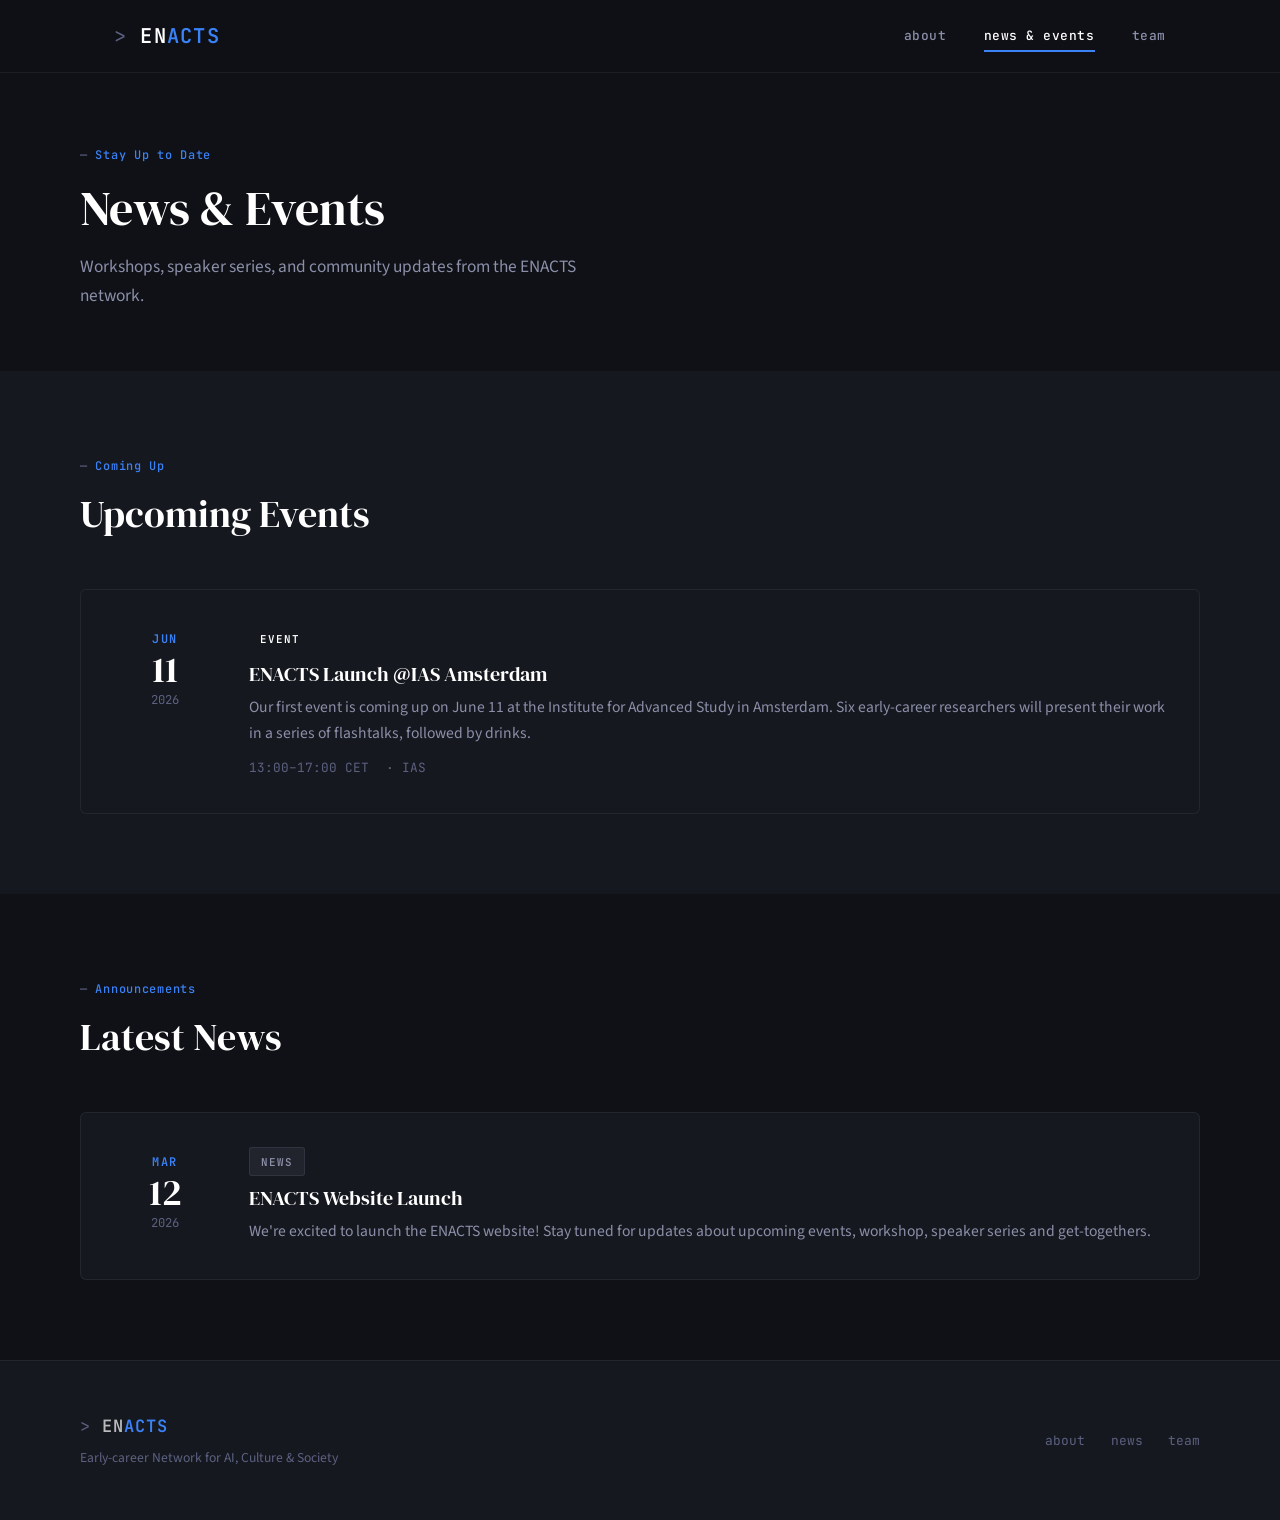
==== commit 1d4654f8: "Add files via upload" ====
--- a/news.html
+++ b/news.html
@@ -50,8 +50,8 @@
             <span class="year">2026</span>
           </div>
           <div class="event-content">
-            <span class="event-tag tag-workshop">Workshop</span>
-            <h3>ENACTS Launch Event @IAS Amsterdam</h3>
+            <span class="event-tag">Event</span>
+            <h3>ENACTS Launch @IAS Amsterdam</h3>
             <p>Our first event is coming up on June 11 at the Institute for Advanced Study in Amsterdam. Six early-career researchers will present their work in a series of flashtalks, followed by drinks. </p>
             <div class="event-meta">
               <span>13:00–17:00 CET</span>
@@ -79,7 +79,7 @@
           <div class="event-content">
             <span class="event-tag tag-news">News</span>
             <h3>ENACTS Website Launch</h3>
-            <p>We're excited to launch the ENACTS website! Stay tuned for updates about upcoming events, new members, and opportunities to get involved in the network.</p>
+            <p>We're excited to launch the ENACTS website! Stay tuned for updates about upcoming events, workshop, speaker series and get-togethers.</p>
           </div>
         </div>
 
